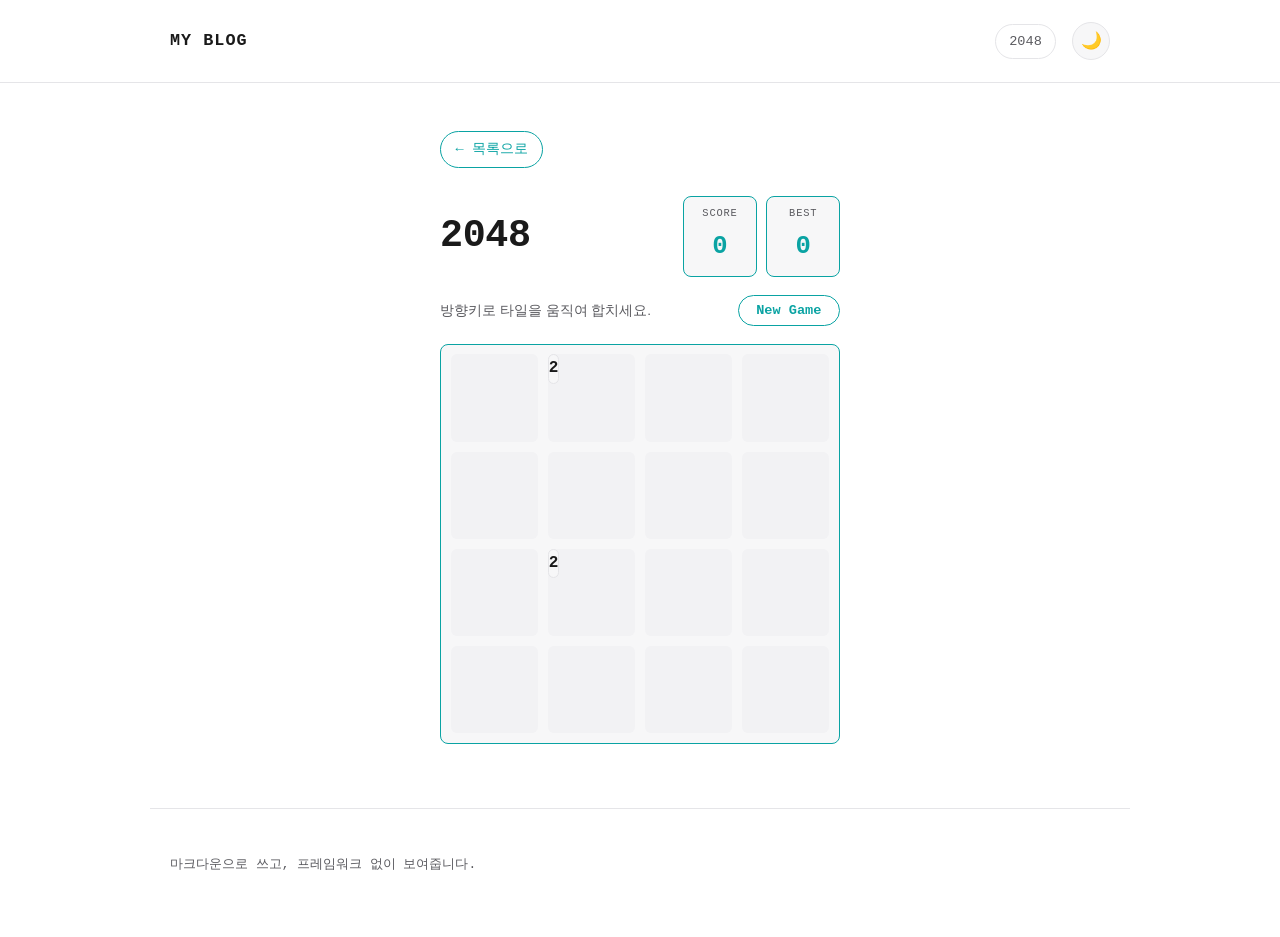
==== game.html @ 7e291ca8 "2048 게임 페이지 추가 방향키로 타일을 밀어 합치는 2048 게임을 game.html로 추가하고, 점수/최고 점수 스코어보드(localStorage 영속)를 포함. 기존 네온 " ====
<!DOCTYPE html>
<html lang="ko">
<head>
<meta charset="UTF-8">
<meta name="viewport" content="width=device-width, initial-scale=1.0">
<title>2048 - My Blog</title>
<link rel="stylesheet" href="css/style.css">
<link rel="stylesheet" href="css/game.css">
<script src="js/theme.js"></script>
</head>
<body>
  <header class="site-header">
    <div class="site-header-inner">
      <a class="site-title" href="index.html">My Blog</a>
      <nav class="site-nav">
        <a class="site-nav-link" href="game.html">2048</a>
      </nav>
      <button id="theme-toggle" class="theme-toggle" aria-label="다크 모드 전환"></button>
    </div>
  </header>

  <main class="game-page">
    <a class="back-link" href="index.html">&larr; 목록으로</a>

    <div class="game-container">
      <div class="game-header-row">
        <h1 class="game-title">2048</h1>
        <div class="scoreboard">
          <div class="score-box" id="score-box">
            <span class="score-label">SCORE</span>
            <span class="score-value" id="score-value">0</span>
          </div>
          <div class="score-box" id="best-box">
            <span class="score-label">BEST</span>
            <span class="score-value" id="best-value">0</span>
          </div>
        </div>
      </div>

      <div class="game-controls-row">
        <p class="game-hint">방향키로 타일을 움직여 합치세요.</p>
        <button id="new-game-btn" class="new-game-btn">New Game</button>
      </div>

      <div class="game-board-wrap">
        <div class="game-board" id="game-board">
          <div class="grid-cell"></div>
          <div class="grid-cell"></div>
          <div class="grid-cell"></div>
          <div class="grid-cell"></div>
          <div class="grid-cell"></div>
          <div class="grid-cell"></div>
          <div class="grid-cell"></div>
          <div class="grid-cell"></div>
          <div class="grid-cell"></div>
          <div class="grid-cell"></div>
          <div class="grid-cell"></div>
          <div class="grid-cell"></div>
          <div class="grid-cell"></div>
          <div class="grid-cell"></div>
          <div class="grid-cell"></div>
          <div class="grid-cell"></div>
        </div>
        <div class="game-overlay" id="game-overlay" hidden>
          <p class="game-overlay-message" id="game-overlay-message"></p>
          <button class="new-game-btn" id="overlay-restart-btn">Try Again</button>
          <button class="game-overlay-secondary" id="overlay-keep-playing-btn" hidden>Keep Playing</button>
        </div>
      </div>
    </div>
  </main>

  <footer class="site-footer">
    <p>마크다운으로 쓰고, 프레임워크 없이 보여줍니다.</p>
  </footer>

  <script src="js/game.js"></script>
  <script>BlogTheme.initThemeToggle("theme-toggle");</script>
</body>
</html>
---- css/style.css ----
:root {
  --color-bg: #ffffff;
  --color-bg-elevated: #f7f7f8;
  --color-text: #1a1a1a;
  --color-text-secondary: #5a5a5f;
  --color-border: #e5e5e8;
  --color-link: #0aa3a3;
  --color-link-hover: #067878;
  --color-code-bg: #f2f2f4;
  --color-quote-border: #0aa3a3;
  --color-tag-text: #0aa3a3;

  --accent: #0aa3a3;
  --glow-sm: transparent;
  --glow-lg: transparent;

  --font-sans: -apple-system, BlinkMacSystemFont, "Segoe UI", Roboto, Helvetica, Arial, sans-serif;
  --font-mono: ui-monospace, SFMono-Regular, "SF Mono", Menlo, Consolas, monospace;

  --content-width: 680px;
  --wide-width: 980px;
}

[data-theme="dark"] {
  --color-bg: #000000;
  --color-bg-elevated: #0a0a0a;
  --color-text: #eafffe;
  --color-text-secondary: #7f9494;
  --color-border: #123534;
  --color-link: #00f0ff;
  --color-link-hover: #7ffaff;
  --color-code-bg: #060a0a;
  --color-quote-border: #00f0ff;
  --color-tag-text: #00f0ff;

  --accent: #00f0ff;
  --glow-sm: rgba(0, 240, 255, 0.55);
  --glow-lg: rgba(0, 240, 255, 0.85);
}

@media (prefers-color-scheme: dark) {
  :root:not([data-theme="light"]) {
    --color-bg: #000000;
    --color-bg-elevated: #0a0a0a;
    --color-text: #eafffe;
    --color-text-secondary: #7f9494;
    --color-border: #123534;
    --color-link: #00f0ff;
    --color-link-hover: #7ffaff;
    --color-code-bg: #060a0a;
    --color-quote-border: #00f0ff;
    --color-tag-text: #00f0ff;

    --accent: #00f0ff;
    --glow-sm: rgba(0, 240, 255, 0.55);
    --glow-lg: rgba(0, 240, 255, 0.85);
  }
}

* {
  box-sizing: border-box;
}

html {
  color-scheme: light dark;
}

body {
  margin: 0;
  background: var(--color-bg);
  color: var(--color-text);
  font-family: var(--font-sans);
  line-height: 1.7;
  -webkit-font-smoothing: antialiased;
  transition: background-color 0.15s ease, color 0.15s ease;
}

::selection {
  background: var(--accent);
  color: #000000;
}

a {
  color: var(--color-link);
  text-decoration: none;
}

a:hover {
  color: var(--color-link-hover);
  text-decoration: underline;
}

.site-header {
  border-bottom: 1px solid var(--color-border);
  box-shadow: 0 1px 24px -4px var(--glow-sm);
}

.site-header-inner {
  max-width: var(--wide-width);
  margin: 0 auto;
  padding: 1.4rem 1.25rem;
  display: flex;
  align-items: center;
  justify-content: space-between;
}

.site-title {
  flex-shrink: 0;
  font-family: var(--font-mono);
  font-size: 1.05rem;
  font-weight: 700;
  letter-spacing: 0.06em;
  text-transform: uppercase;
  color: var(--color-text);
  text-shadow: 0 0 16px var(--glow-lg);
}

.site-title:hover {
  text-decoration: none;
  color: var(--color-text);
}

.site-nav {
  display: flex;
  align-items: center;
  gap: 0.6rem;
  margin-left: auto;
  margin-right: 1rem;
}

.site-nav-link {
  font-family: var(--font-mono);
  font-size: 0.85rem;
  color: var(--color-text-secondary);
  border: 1px solid var(--color-border);
  border-radius: 999px;
  padding: 0.3rem 0.85rem;
}

.site-nav-link:hover {
  color: var(--accent);
  border-color: var(--accent);
  box-shadow: 0 0 16px -4px var(--glow-sm);
  text-decoration: none;
}

.theme-toggle {
  border: 1px solid var(--color-border);
  background: var(--color-bg-elevated);
  color: var(--color-text);
  border-radius: 999px;
  width: 2.35rem;
  height: 2.35rem;
  font-size: 1.05rem;
  display: flex;
  align-items: center;
  justify-content: center;
  cursor: pointer;
  line-height: 1;
}

.theme-toggle:hover {
  border-color: var(--accent);
  box-shadow: 0 0 18px var(--glow-sm);
}

main {
  max-width: var(--wide-width);
  margin: 0 auto;
  padding: 3rem 1.25rem 4rem;
}

/* Hero (index page) */
.hero {
  max-width: var(--wide-width);
  margin: 0.5rem auto 3rem;
  padding: 0 1.25rem;
}

.hero-title {
  margin: 0;
  font-family: var(--font-mono);
  font-size: clamp(2.2rem, 6vw, 3.6rem);
  font-weight: 800;
  letter-spacing: -0.01em;
  color: var(--color-text);
  text-shadow:
    0 0 8px var(--glow-lg),
    0 0 24px var(--glow-lg),
    0 0 60px var(--glow-sm);
}

.hero-subtitle {
  margin: 0.85rem 0 0;
  color: var(--color-text-secondary);
  font-size: 1.02rem;
  max-width: 46ch;
}

/* Post list */
.post-list {
  list-style: none;
  margin: 0;
  padding: 0;
  display: grid;
  grid-template-columns: repeat(auto-fill, minmax(280px, 1fr));
  gap: 1.5rem;
}

.post-item {
  position: relative;
  padding: 1.6rem 1.5rem 1.5rem;
  background: var(--color-bg-elevated);
  border: 1px solid var(--accent);
  border-radius: 8px;
  box-shadow: 0 0 22px -8px var(--glow-lg);
  transition: box-shadow 0.15s ease;
}

.post-item:hover {
  box-shadow: 0 0 32px -4px var(--glow-lg);
}

.post-item-title {
  margin: 0 0 0.4rem;
  font-size: 1.2rem;
  line-height: 1.4;
}

.post-item-title a {
  color: var(--color-text);
}

.post-item-title a:hover {
  color: var(--accent);
  text-decoration: none;
}

.post-item-title a::after {
  content: "";
  position: absolute;
  inset: 0;
}

.post-item-meta {
  color: var(--color-text-secondary);
  font-size: 0.8rem;
  font-family: var(--font-mono);
  margin-bottom: 0.6rem;
}

.post-item-excerpt {
  color: var(--color-text-secondary);
  margin: 0.25rem 0 0.75rem;
  font-size: 0.94rem;
}

.tag-list {
  display: flex;
  flex-wrap: wrap;
  gap: 0.5rem;
  list-style: none;
  margin: 0;
  padding: 0;
}

.tag {
  color: var(--color-tag-text);
  border: 1px solid var(--color-tag-text);
  border-radius: 999px;
  padding: 0.1rem 0.6rem;
  font-size: 0.72rem;
  font-family: var(--font-mono);
}

.state-message {
  color: var(--color-text-secondary);
  padding: 2rem 0;
  grid-column: 1 / -1;
}

/* Post detail */
.post-header {
  margin-bottom: 2rem;
  max-width: var(--content-width);
}

.post-header h1 {
  font-family: var(--font-mono);
  font-size: 1.9rem;
  margin: 0 0 0.6rem;
  line-height: 1.35;
  text-shadow: 0 0 5px var(--glow-lg), 0 0 22px var(--glow-sm);
}

.post-header .post-item-meta {
  margin-bottom: 0.85rem;
}

.back-link {
  display: inline-flex;
  align-items: center;
  gap: 0.35rem;
  margin-bottom: 1.75rem;
  font-size: 0.85rem;
  font-family: var(--font-mono);
  color: var(--accent);
  border: 1px solid var(--accent);
  border-radius: 999px;
  padding: 0.35rem 0.9rem;
  box-shadow: 0 0 16px -4px var(--glow-sm);
}

.back-link:hover {
  box-shadow: 0 0 20px -2px var(--glow-lg);
  text-decoration: none;
}

/* Rendered markdown content */
.post-content {
  max-width: var(--content-width);
}

.post-content h1,
.post-content h2,
.post-content h3,
.post-content h4,
.post-content h5,
.post-content h6 {
  font-family: var(--font-mono);
  line-height: 1.35;
  margin: 2.1rem 0 0.8rem;
  padding-left: 0.75rem;
  border-left: 3px solid var(--accent);
  text-shadow: 0 0 14px var(--glow-sm);
}

.post-content h1 { font-size: 1.6rem; }
.post-content h2 { font-size: 1.35rem; }
.post-content h3 { font-size: 1.15rem; }

.post-content p {
  margin: 0 0 1.1rem;
}

.post-content ul,
.post-content ol {
  margin: 0 0 1.1rem;
  padding-left: 1.4rem;
}

.post-content li {
  margin: 0.3rem 0;
}

.post-content li::marker {
  color: var(--accent);
}

.post-content blockquote {
  margin: 0 0 1.1rem;
  padding: 0.6rem 1.1rem;
  background: var(--color-bg-elevated);
  border-left: 3px solid var(--accent);
  border-radius: 0 6px 6px 0;
  color: var(--color-text-secondary);
}

.post-content blockquote p:last-child {
  margin-bottom: 0;
}

.post-content code {
  font-family: var(--font-mono);
  background: var(--color-code-bg);
  color: var(--accent);
  padding: 0.15rem 0.35rem;
  border-radius: 4px;
  font-size: 0.9em;
}

.post-content pre {
  background: var(--color-code-bg);
  border: 1px solid var(--accent);
  border-radius: 8px;
  padding: 1rem;
  overflow-x: auto;
  margin: 0 0 1.1rem;
  box-shadow: 0 0 24px -10px var(--glow-lg);
}

.post-content pre code {
  background: none;
  color: var(--color-text);
  padding: 0;
  font-size: 0.85rem;
  line-height: 1.55;
}

.post-content .table-wrap {
  overflow-x: auto;
  margin: 0 0 1.1rem;
}

.post-content table {
  border-collapse: collapse;
  width: 100%;
  font-size: 0.92rem;
}

.post-content th,
.post-content td {
  border: 1px solid var(--color-border);
  padding: 0.5rem 0.75rem;
  text-align: left;
  white-space: nowrap;
}

.post-content thead th {
  background: var(--color-bg-elevated);
  color: var(--accent);
  font-weight: 600;
  border-bottom: 2px solid var(--accent);
}

.post-content img {
  max-width: 100%;
  height: auto;
  border-radius: 8px;
  border: 1px solid var(--accent);
}

.post-content hr {
  border: none;
  height: 1px;
  margin: 2rem 0;
  background: var(--accent);
  box-shadow: 0 0 14px var(--glow-sm);
  opacity: 0.8;
}

.site-footer {
  max-width: var(--wide-width);
  margin: 0 auto;
  padding: 2rem 1.25rem 3rem;
  color: var(--color-text-secondary);
  font-size: 0.8rem;
  font-family: var(--font-mono);
  border-top: 1px solid var(--color-border);
}

@media (max-width: 768px) {
  .site-header-inner {
    padding: 1.1rem 1rem;
  }

  main {
    padding: 2rem 1rem 3rem;
  }

  .hero {
    margin: 0.25rem auto 2rem;
  }

  .post-list {
    grid-template-columns: 1fr;
  }

  .post-header h1 {
    font-size: 1.55rem;
  }

  .post-content h1 { font-size: 1.4rem; }
  .post-content h2 { font-size: 1.2rem; }
  .post-content h3 { font-size: 1.05rem; }
}
---- css/game.css ----
/* 2048 game page — reuses css/style.css custom properties, no new tokens. */

.game-page {
  max-width: 440px;
}

.game-container {
  display: flex;
  flex-direction: column;
  gap: 1.1rem;
}

.game-header-row {
  display: flex;
  align-items: center;
  justify-content: space-between;
  gap: 1rem;
}

.game-title {
  margin: 0;
  font-family: var(--font-mono);
  font-size: clamp(1.8rem, 8vw, 2.4rem);
  font-weight: 800;
  letter-spacing: -0.01em;
  color: var(--color-text);
  text-shadow: 0 0 8px var(--glow-lg), 0 0 24px var(--glow-lg);
}

.scoreboard {
  display: flex;
  gap: 0.6rem;
}

.score-box {
  display: flex;
  flex-direction: column;
  align-items: center;
  gap: 0.15rem;
  min-width: 4.6rem;
  padding: 0.5rem 0.9rem;
  background: var(--color-bg-elevated);
  border: 1px solid var(--accent);
  border-radius: 8px;
  box-shadow: 0 0 22px -8px var(--glow-lg);
}

.score-label {
  font-family: var(--font-mono);
  font-size: 0.65rem;
  letter-spacing: 0.08em;
  color: var(--color-text-secondary);
}

.score-value {
  font-family: var(--font-mono);
  font-size: 1.6rem;
  font-weight: 800;
  color: var(--accent);
  text-shadow: 0 0 10px var(--glow-sm);
}

.game-controls-row {
  display: flex;
  align-items: center;
  justify-content: space-between;
  gap: 1rem;
}

.game-hint {
  margin: 0;
  color: var(--color-text-secondary);
  font-size: 0.85rem;
}

.new-game-btn {
  flex-shrink: 0;
  font-family: var(--font-mono);
  font-size: 0.85rem;
  font-weight: 700;
  color: var(--accent);
  background: transparent;
  border: 1px solid var(--accent);
  border-radius: 999px;
  padding: 0.45rem 1.1rem;
  cursor: pointer;
  box-shadow: 0 0 16px -4px var(--glow-sm);
  transition: box-shadow 0.15s ease;
}

.new-game-btn:hover {
  box-shadow: 0 0 20px -2px var(--glow-lg);
}

.game-board-wrap {
  position: relative;
}

.game-board {
  position: relative;
  display: grid;
  grid-template-columns: repeat(4, 1fr);
  grid-template-rows: repeat(4, 1fr);
  gap: 0.6rem;
  padding: 0.6rem;
  aspect-ratio: 1 / 1;
  background: var(--color-bg-elevated);
  border: 1px solid var(--accent);
  border-radius: 8px;
  box-shadow: 0 0 32px -4px var(--glow-lg);
}

.grid-cell {
  background: var(--color-code-bg);
  border-radius: 6px;
}

/* Tiles are rendered as absolutely-positioned overlays by js/game.js.
   Value tiers are expressed via the [data-value] attribute selector so the
   script only needs to set tile.dataset.value = <number>. */
.tile {
  position: absolute;
  display: flex;
  align-items: center;
  justify-content: center;
  font-family: var(--font-mono);
  font-weight: 800;
  border-radius: 6px;
  background: var(--color-bg-elevated);
  border: 1px solid var(--color-border);
  color: var(--color-text);
}

/* 2 - 4: base tier, no accent emphasis */
.tile[data-value="2"],
.tile[data-value="4"] {
  border: 1px solid var(--color-border);
  color: var(--color-text);
}

/* 8 - 64: faint accent border */
.tile[data-value="8"],
.tile[data-value="16"],
.tile[data-value="32"],
.tile[data-value="64"] {
  border: 1px solid var(--accent);
  color: var(--color-text);
}

/* 128 - 512: accent border + glow */
.tile[data-value="128"],
.tile[data-value="256"],
.tile[data-value="512"] {
  border: 1px solid var(--accent);
  color: var(--accent);
  box-shadow: 0 0 16px -4px var(--glow-lg);
  text-shadow: 0 0 8px var(--glow-sm);
}

/* 1024 - 2048+: accent background, inverted */
.tile[data-value="1024"],
.tile[data-value="2048"],
.tile[data-value="4096"],
.tile[data-value="8192"] {
  background: var(--accent);
  border: 1px solid var(--accent);
  color: var(--color-bg);
  box-shadow: 0 0 28px -2px var(--glow-lg);
  text-shadow: none;
}

.game-overlay {
  position: absolute;
  inset: 0;
  display: flex;
  flex-direction: column;
  align-items: center;
  justify-content: center;
  gap: 1rem;
  background: color-mix(in srgb, var(--color-bg) 85%, transparent);
  border-radius: 8px;
  text-align: center;
  padding: 1.5rem;
}

.game-overlay[hidden] {
  display: none;
}

.game-overlay-message {
  margin: 0;
  font-family: var(--font-mono);
  font-size: 1.2rem;
  font-weight: 700;
  color: var(--color-text);
  text-shadow: 0 0 8px var(--glow-lg), 0 0 24px var(--glow-lg);
}

.game-overlay-secondary {
  font-family: var(--font-mono);
  font-size: 0.85rem;
  color: var(--color-text-secondary);
  background: transparent;
  border: 1px solid var(--color-border);
  border-radius: 999px;
  padding: 0.45rem 1.1rem;
  cursor: pointer;
}

.game-overlay-secondary:hover {
  color: var(--accent);
  border-color: var(--accent);
}

.game-overlay-secondary[hidden] {
  display: none;
}

@media (max-width: 768px) {
  .game-container {
    gap: 0.9rem;
  }

  .score-box {
    min-width: 4rem;
    padding: 0.4rem 0.7rem;
  }

  .score-value {
    font-size: 1.3rem;
  }

  .game-board {
    max-width: min(92vw, 420px);
    margin: 0 auto;
  }

  .game-board-wrap {
    max-width: min(92vw, 420px);
    margin: 0 auto;
  }
}
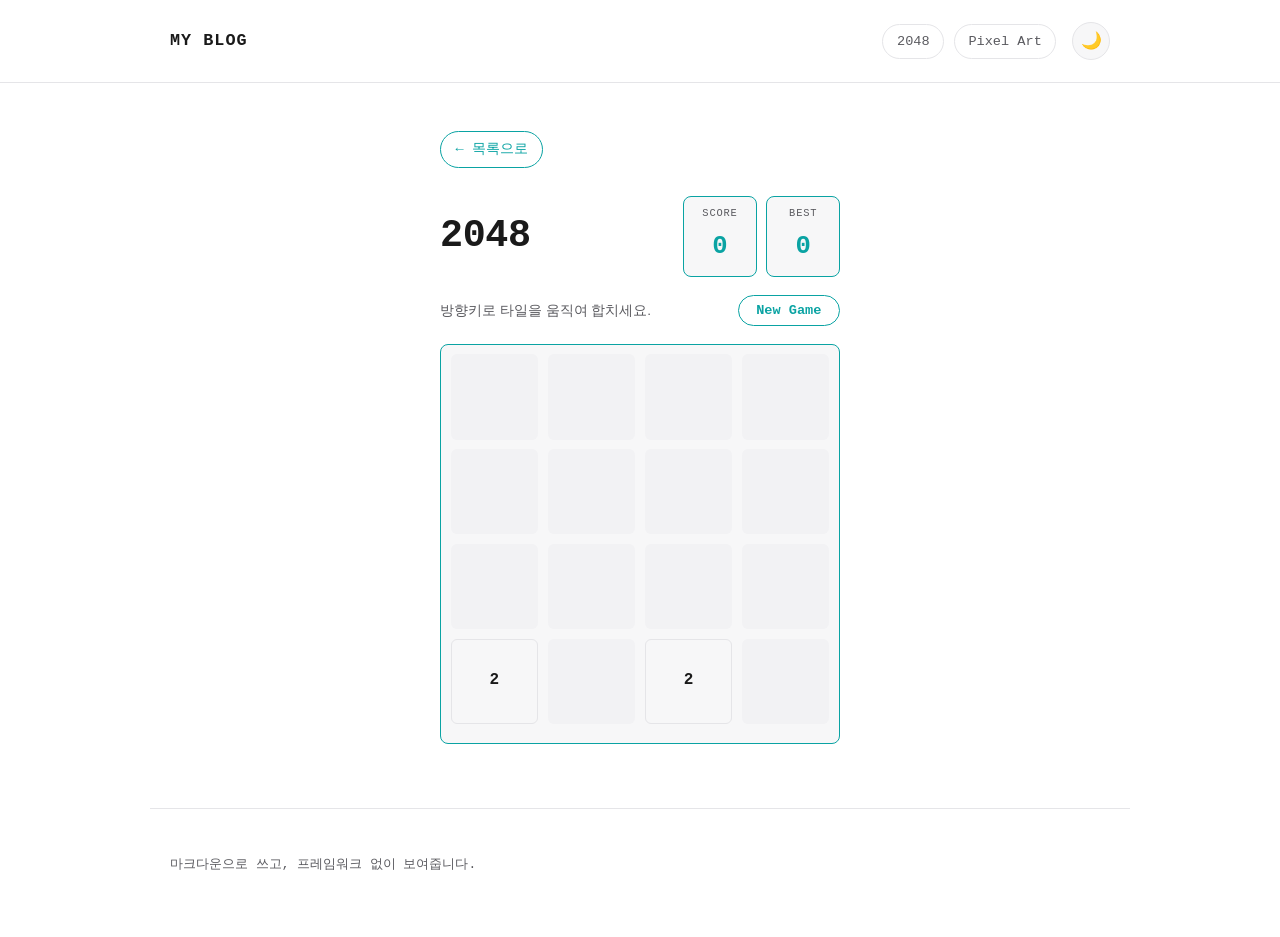
==== commit b19a1fad: "16x16 픽셀 아트 에디터 페이지 추가 캔버스 기반 16x16 도트 에디터를 pixel-art.html로 추가. 클릭/드래그로 칠하기, 20색 프리셋 팔레트 + 지우개 + 커스텀" ====
--- a/game.html
+++ b/game.html
@@ -14,6 +14,7 @@
       <a class="site-title" href="index.html">My Blog</a>
       <nav class="site-nav">
         <a class="site-nav-link" href="game.html">2048</a>
+        <a class="site-nav-link" href="pixel-art.html">Pixel Art</a>
       </nav>
       <button id="theme-toggle" class="theme-toggle" aria-label="다크 모드 전환"></button>
     </div>
--- a/css/game.css
+++ b/css/game.css
@@ -119,7 +119,6 @@
    Value tiers are expressed via the [data-value] attribute selector so the
    script only needs to set tile.dataset.value = <number>. */
 .tile {
-  position: absolute;
   display: flex;
   align-items: center;
   justify-content: center;
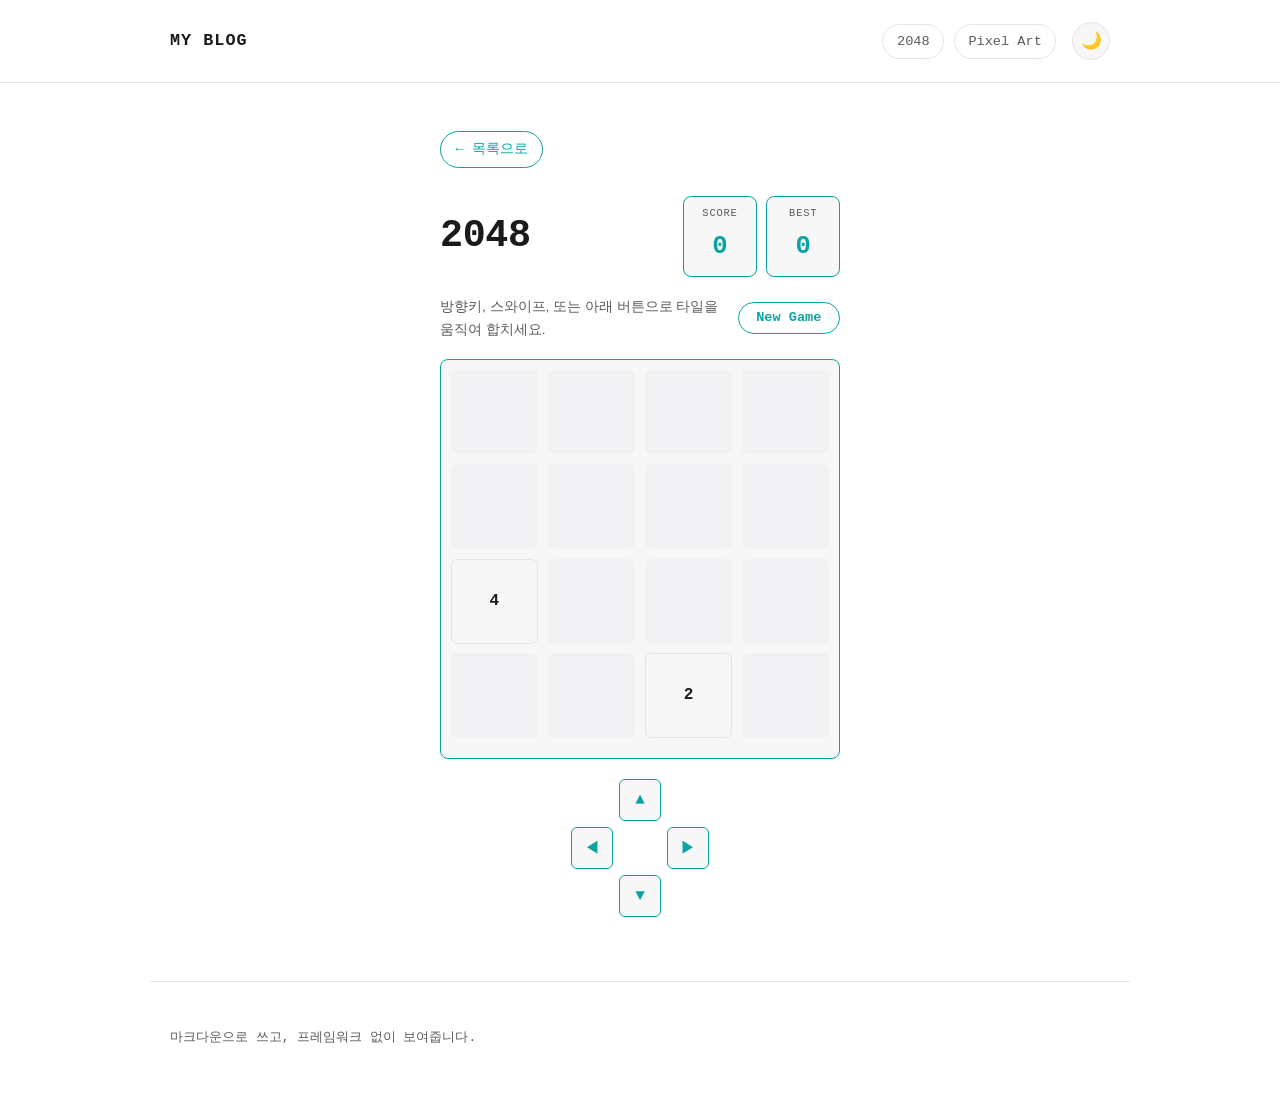
==== commit 76e8753c: "Codex(Gemini 관점) 리뷰 기반 보안/버그/접근성 수정 review.md에 이어 gemini-review.md를 추가로 작성시키고, 타당성이 확인된 지적사항을 반영:  -" ====
--- a/game.html
+++ b/game.html
@@ -27,7 +27,7 @@
       <div class="game-header-row">
         <h1 class="game-title">2048</h1>
         <div class="scoreboard">
-          <div class="score-box" id="score-box">
+          <div class="score-box" id="score-box" aria-live="polite" aria-atomic="true">
             <span class="score-label">SCORE</span>
             <span class="score-value" id="score-value">0</span>
           </div>
@@ -39,7 +39,7 @@
       </div>
 
       <div class="game-controls-row">
-        <p class="game-hint">방향키로 타일을 움직여 합치세요.</p>
+        <p class="game-hint">방향키, 스와이프, 또는 아래 버튼으로 타일을 움직여 합치세요.</p>
         <button id="new-game-btn" class="new-game-btn">New Game</button>
       </div>
 
@@ -62,11 +62,25 @@
           <div class="grid-cell"></div>
           <div class="grid-cell"></div>
         </div>
-        <div class="game-overlay" id="game-overlay" hidden>
+        <div
+          class="game-overlay"
+          id="game-overlay"
+          role="alertdialog"
+          aria-modal="true"
+          aria-labelledby="game-overlay-message"
+          hidden
+        >
           <p class="game-overlay-message" id="game-overlay-message"></p>
           <button class="new-game-btn" id="overlay-restart-btn">Try Again</button>
           <button class="game-overlay-secondary" id="overlay-keep-playing-btn" hidden>Keep Playing</button>
         </div>
+      </div>
+
+      <div class="game-dpad" role="group" aria-label="방향 조작 버튼">
+        <button type="button" class="dpad-btn dpad-up" data-direction="up" aria-label="위로 밀기">&#9650;</button>
+        <button type="button" class="dpad-btn dpad-left" data-direction="left" aria-label="왼쪽으로 밀기">&#9664;</button>
+        <button type="button" class="dpad-btn dpad-right" data-direction="right" aria-label="오른쪽으로 밀기">&#9654;</button>
+        <button type="button" class="dpad-btn dpad-down" data-direction="down" aria-label="아래로 밀기">&#9660;</button>
       </div>
     </div>
   </main>
--- a/css/game.css
+++ b/css/game.css
@@ -94,6 +94,9 @@
 
 .game-board-wrap {
   position: relative;
+  /* Without this, a touch swipe the browser reads as page scroll aborts the
+     gesture (pointercancel) before js/game.js can read its direction. */
+  touch-action: none;
 }
 
 .game-board {
@@ -215,6 +218,54 @@
   display: none;
 }
 
+.game-dpad {
+  display: grid;
+  grid-template-columns: repeat(3, 2.6rem);
+  grid-template-rows: repeat(3, 2.6rem);
+  gap: 0.4rem;
+  justify-content: center;
+  margin: 0.2rem auto 0;
+}
+
+.dpad-btn {
+  display: flex;
+  align-items: center;
+  justify-content: center;
+  font-family: var(--font-mono);
+  font-size: 1rem;
+  color: var(--accent);
+  background: var(--color-bg-elevated);
+  border: 1px solid var(--accent);
+  border-radius: 6px;
+  cursor: pointer;
+  box-shadow: 0 0 12px -6px var(--glow-sm);
+  transition: box-shadow 0.15s ease;
+}
+
+.dpad-btn:hover {
+  box-shadow: 0 0 16px -2px var(--glow-lg);
+}
+
+.dpad-up {
+  grid-column: 2;
+  grid-row: 1;
+}
+
+.dpad-left {
+  grid-column: 1;
+  grid-row: 2;
+}
+
+.dpad-right {
+  grid-column: 3;
+  grid-row: 2;
+}
+
+.dpad-down {
+  grid-column: 2;
+  grid-row: 3;
+}
+
 @media (max-width: 768px) {
   .game-container {
     gap: 0.9rem;
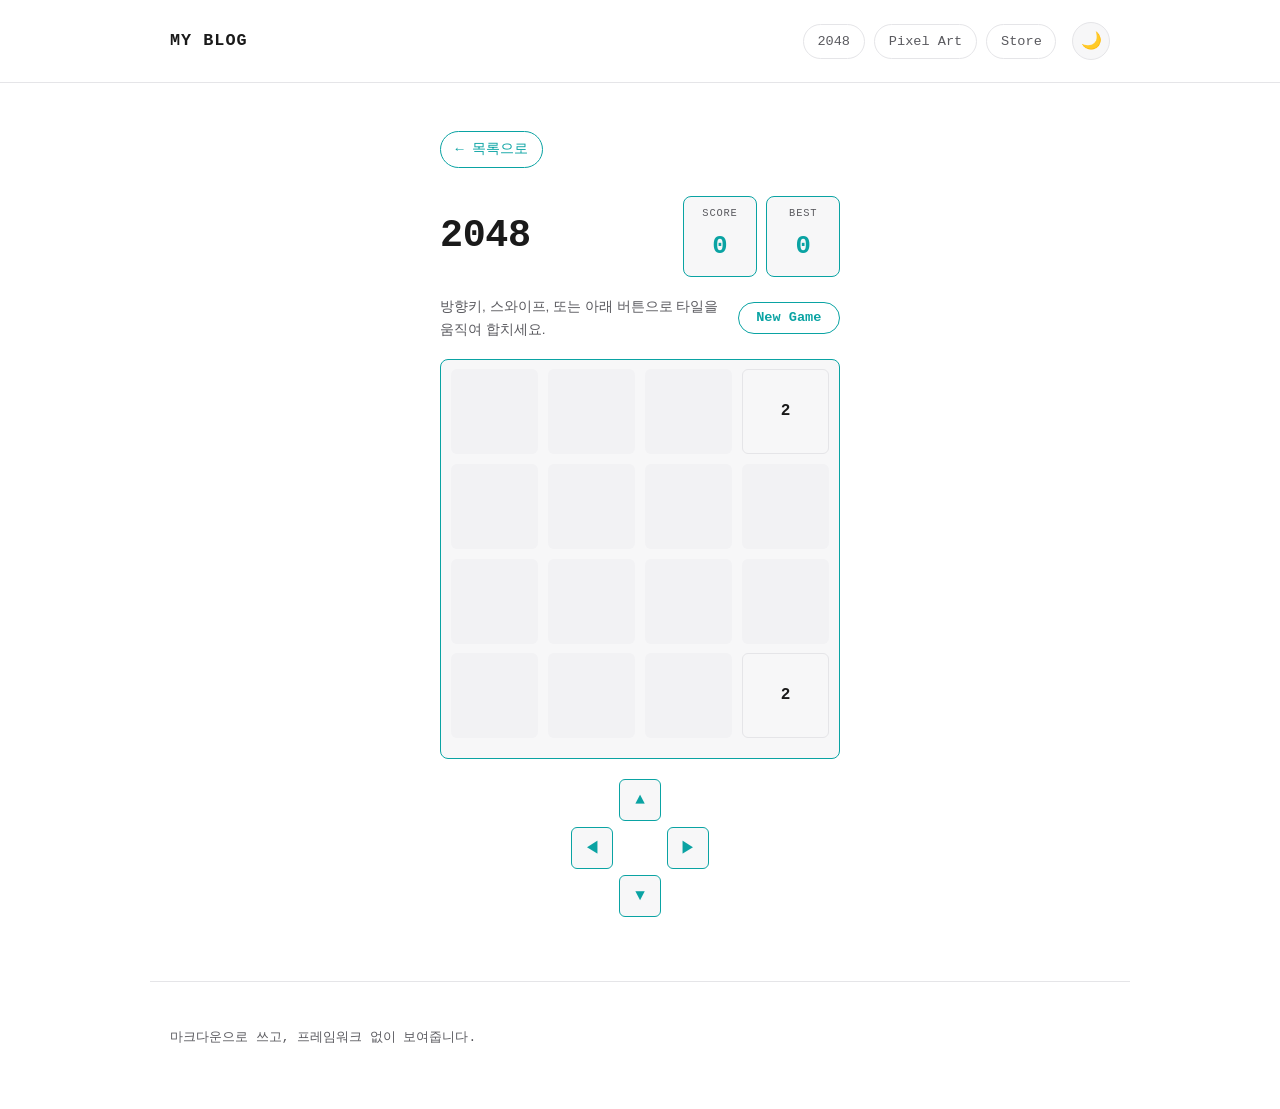
==== commit a03a63b6: "Apple Store 느낌의 온라인 스토어 기능 추가 목록(카테고리 필터/가격순 정렬), 상세(장바구니 담기+toast), 장바구니(수량변경/삭제/합계), 결제(폼 검증+주문완료)" ====
--- a/game.html
+++ b/game.html
@@ -15,6 +15,7 @@
       <nav class="site-nav">
         <a class="site-nav-link" href="game.html">2048</a>
         <a class="site-nav-link" href="pixel-art.html">Pixel Art</a>
+        <a class="site-nav-link" href="store.html">Store</a>
       </nav>
       <button id="theme-toggle" class="theme-toggle" aria-label="다크 모드 전환"></button>
     </div>
